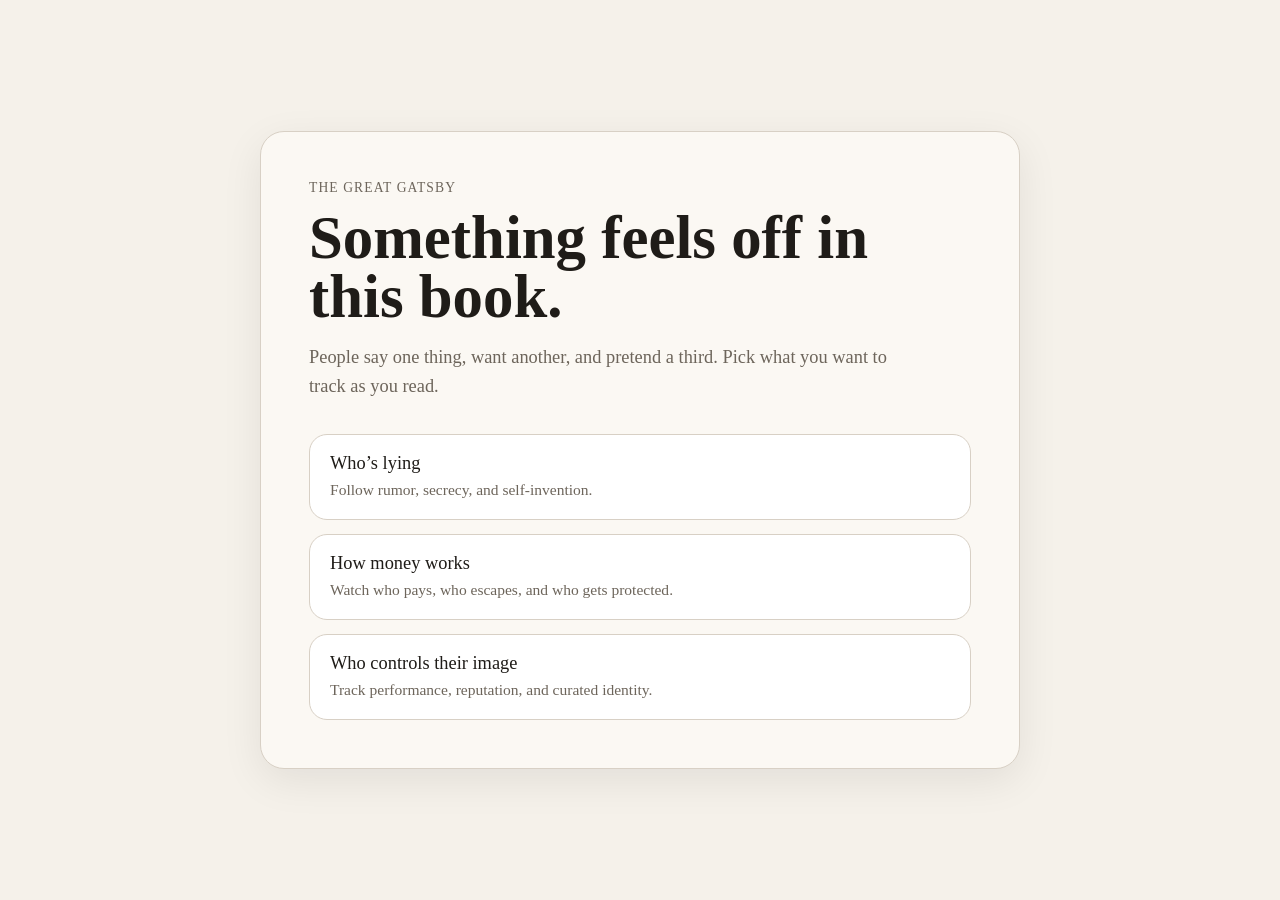
==== index.html @ 4e399519 "initial commit" ====
<!DOCTYPE html>
<html lang="en">
<head>
  <meta charset="UTF-8" />
  <meta name="viewport" content="width=device-width, initial-scale=1.0" />
  <title>Gatsby Sandbox</title>
  <link rel="stylesheet" href="style.css" />
</head>
<body class="landing">
  <main class="landing-shell">
    <div class="landing-card">
      <p class="eyebrow">The Great Gatsby</p>
      <h1>Something feels off in this book.</h1>
      <p class="lede">
        People say one thing, want another, and pretend a third.
        Pick what you want to track as you read.
      </p>

      <div class="path-list">
        <button class="path-button" onclick="choosePath('lies')">
          <span class="path-title">Who’s lying</span>
          <span class="path-desc">Follow rumor, secrecy, and self-invention.</span>
        </button>

        <button class="path-button" onclick="choosePath('money')">
          <span class="path-title">How money works</span>
          <span class="path-desc">Watch who pays, who escapes, and who gets protected.</span>
        </button>

        <button class="path-button" onclick="choosePath('image')">
          <span class="path-title">Who controls their image</span>
          <span class="path-desc">Track performance, reputation, and curated identity.</span>
        </button>
      </div>
    </div>
  </main>

  <script src="script.js"></script>
</body>
</html>
---- style.css ----
:root {
  --bg: #f5f1ea;
  --paper: #fbf8f3;
  --ink: #1f1c18;
  --muted: #6d655b;
  --line: #d8d0c5;
  --accent: #7d6a52;
  --accent-soft: #eee5d8;
  --highlight: #eadcc7;
  --highlight-active: #dfc8a8;
  --shadow: 0 12px 40px rgba(0, 0, 0, 0.08);
}

* {
  box-sizing: border-box;
}

html,
body {
  margin: 0;
  padding: 0;
}

body {
  background: var(--bg);
  color: var(--ink);
  font-family: Georgia, "Times New Roman", serif;
}

button {
  font: inherit;
}

.landing-shell {
  min-height: 100vh;
  display: grid;
  place-items: center;
  padding: 32px;
}

.landing-card {
  max-width: 760px;
  width: 100%;
  background: var(--paper);
  border: 1px solid var(--line);
  border-radius: 24px;
  padding: 48px;
  box-shadow: var(--shadow);
}

.eyebrow {
  margin: 0 0 12px;
  font-size: 0.85rem;
  letter-spacing: 0.08em;
  text-transform: uppercase;
  color: var(--muted);
}

h1 {
  margin: 0 0 16px;
  font-size: clamp(2rem, 5vw, 3.8rem);
  line-height: 0.98;
  font-weight: 600;
}

.lede {
  max-width: 580px;
  margin: 0 0 32px;
  font-size: 1.15rem;
  line-height: 1.6;
  color: var(--muted);
}

.path-list {
  display: grid;
  gap: 14px;
}

.path-button {
  width: 100%;
  text-align: left;
  background: #fff;
  border: 1px solid var(--line);
  border-radius: 18px;
  padding: 18px 20px;
  cursor: pointer;
}

.path-title {
  display: block;
  font-size: 1.15rem;
  margin-bottom: 4px;
  color: var(--ink);
}

.path-desc {
  display: block;
  color: var(--muted);
  font-size: 0.97rem;
  line-height: 1.5;
}

.reader-topbar {
  position: sticky;
  top: 0;
  z-index: 10;
  background: rgba(245, 241, 234, 0.94);
  border-bottom: 1px solid var(--line);
}

.reader-topbar-inner {
  max-width: 1380px;
  margin: 0 auto;
  padding: 14px 24px;
  display: flex;
  justify-content: space-between;
}

.book-label,
.path-label {
  margin: 0;
  font-size: 0.95rem;
  color: var(--muted);
}

.chapter-layout {
  max-width: 1380px;
  margin: 0 auto;
  padding: 32px 24px 80px;
  display: grid;
  grid-template-columns: minmax(0, 1fr) 360px;
  gap: 48px;
  align-items: start;
}

.chapter-main {
  min-width: 0;
}

.reader-text {
  max-width: 760px;
  margin: 0 auto;
  font-size: 1.38rem;
  line-height: 1.8;
}

.reader-text p {
  margin: 0 0 26px;
}

.chapter-title {
  font-size: 2.6rem;
  line-height: 1;
  margin: 0 0 30px;
}

.tracked {
  transition: background-color 0.2s ease, box-shadow 0.2s ease;
  border-radius: 0.2em;
  padding: 0.04em 0.08em;
  cursor: pointer;
}

.highlight-passive {
  background: var(--highlight);
}

.highlight-active {
  background: var(--highlight-active);
  box-shadow: 0 0 0 2px rgba(125, 106, 82, 0.12);
}

.chapter-panel {
  min-width: 0;
}

.panel-sticky {
  position: sticky;
  top: 76px;
  display: grid;
  gap: 18px;
}

.panel-card {
  background: var(--paper);
  border: 1px solid var(--line);
  border-radius: 20px;
  padding: 22px;
  box-shadow: var(--shadow);
}

.panel-kicker {
  margin: 0 0 8px;
  font-size: 0.8rem;
  letter-spacing: 0.08em;
  text-transform: uppercase;
  color: var(--muted);
}

.panel-title {
  margin: 0 0 10px;
  font-size: 1.55rem;
  line-height: 1.1;
}

.panel-text {
  margin: 0 0 16px;
  color: var(--muted);
  font-size: 1rem;
  line-height: 1.55;
}

.panel-options {
  display: grid;
  gap: 10px;
}

.option-button {
  text-align: left;
  border: 1px solid var(--line);
  background: white;
  color: var(--ink);
  border-radius: 14px;
  padding: 14px 16px;
  cursor: pointer;
}

.panel-response {
  margin: 16px 0 0;
  color: var(--accent);
  font-size: 1rem;
  line-height: 1.55;
}

.record-list {
  display: grid;
  gap: 12px;
}

.record-empty {
  margin: 0;
  color: var(--muted);
  font-size: 0.96rem;
  line-height: 1.5;
}

.record-item {
  border-top: 1px solid var(--line);
  padding-top: 12px;
}

.record-item:first-child {
  border-top: none;
  padding-top: 0;
}

.record-label {
  margin: 0 0 4px;
  font-size: 0.9rem;
  color: var(--muted);
}

.record-choice {
  margin: 0 0 4px;
  font-size: 1rem;
  color: var(--ink);
}

.record-note {
  margin: 0;
  font-size: 0.95rem;
  color: var(--accent);
  line-height: 1.45;
}

@media (max-width: 1100px) {
  .chapter-layout {
    grid-template-columns: 1fr;
  }

  .panel-sticky {
    position: static;
  }

  .reader-text {
    max-width: 100%;
  }
}

@media (max-width: 800px) {
  .reader-text {
    font-size: 1.18rem;
  }

  .chapter-title {
    font-size: 2rem;
  }

  .landing-card {
    padding: 32px 24px;
  }
}
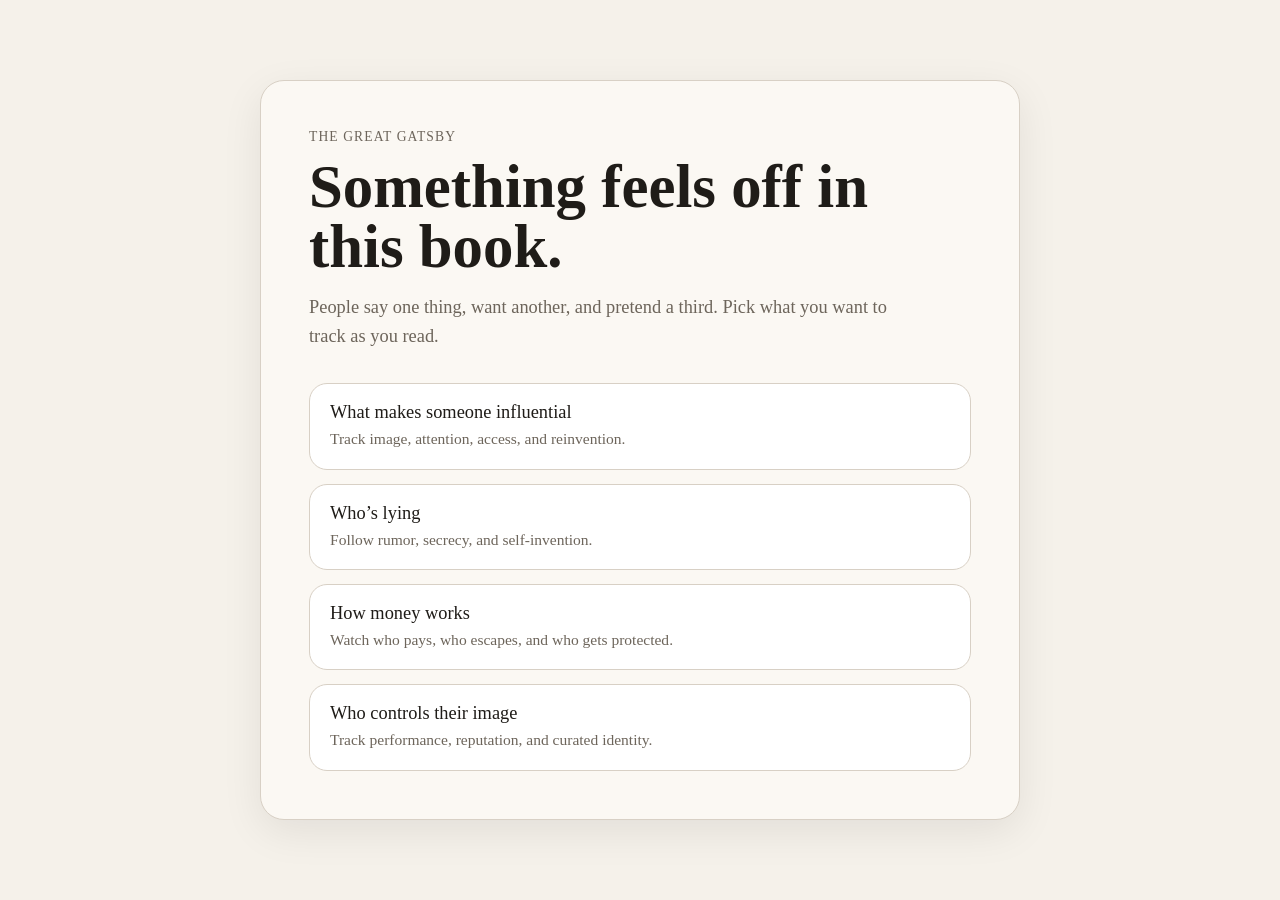
==== commit 433f1274: "fix influencer path" ====
--- a/index.html
+++ b/index.html
@@ -17,6 +17,11 @@
       </p>
 
       <div class="path-list">
+        <button class="path-button" onclick="choosePath('influencer')">
+          <span class="path-title">What makes someone influential</span>
+          <span class="path-desc">Track image, attention, access, and reinvention.</span>
+        </button>
+        
         <button class="path-button" onclick="choosePath('lies')">
           <span class="path-title">Who’s lying</span>
           <span class="path-desc">Follow rumor, secrecy, and self-invention.</span>
--- a/style.css
+++ b/style.css
@@ -166,8 +166,8 @@
 }
 
 .highlight-active {
-  background: var(--highlight-active);
-  box-shadow: 0 0 0 2px rgba(125, 106, 82, 0.12);
+  background: rgba(255, 230, 150, 0.8);
+  box-shadow: 0 0 0 3px rgba(0, 0, 0, 0.15);
 }
 
 .chapter-panel {
